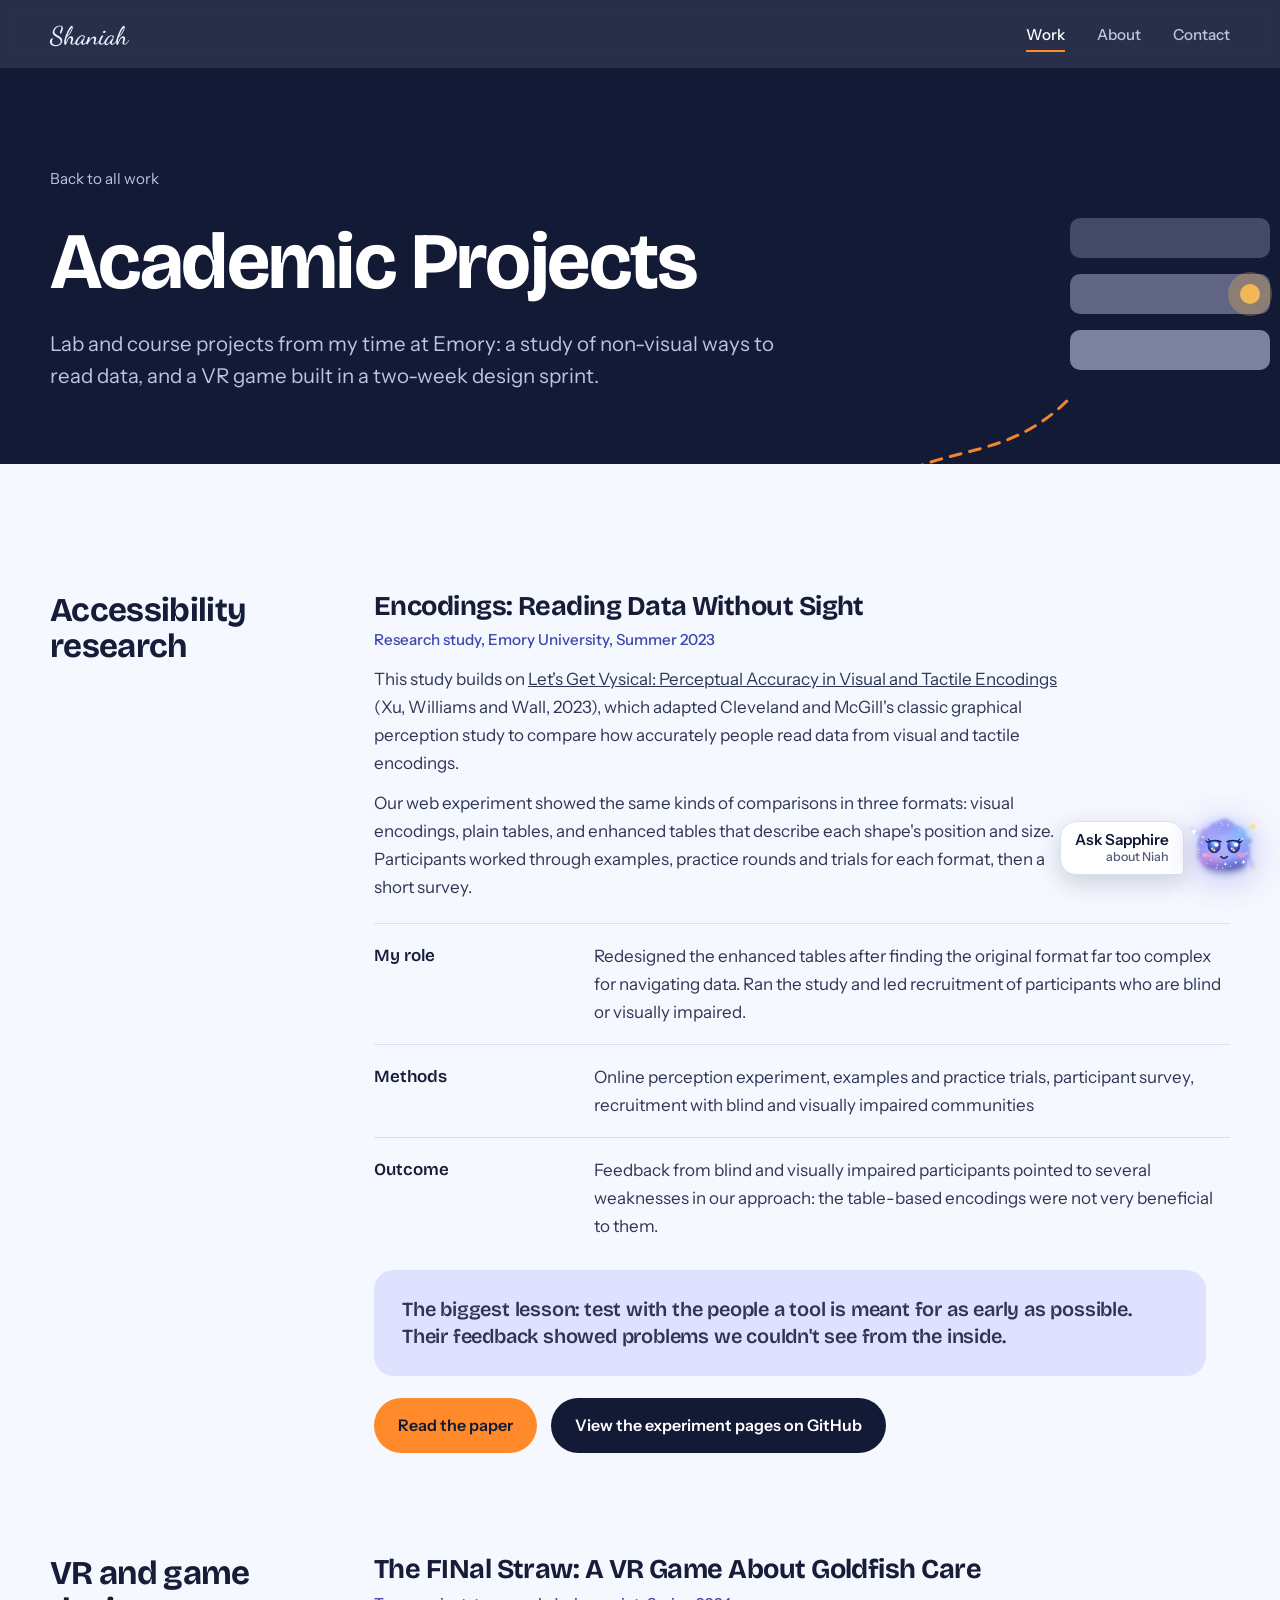
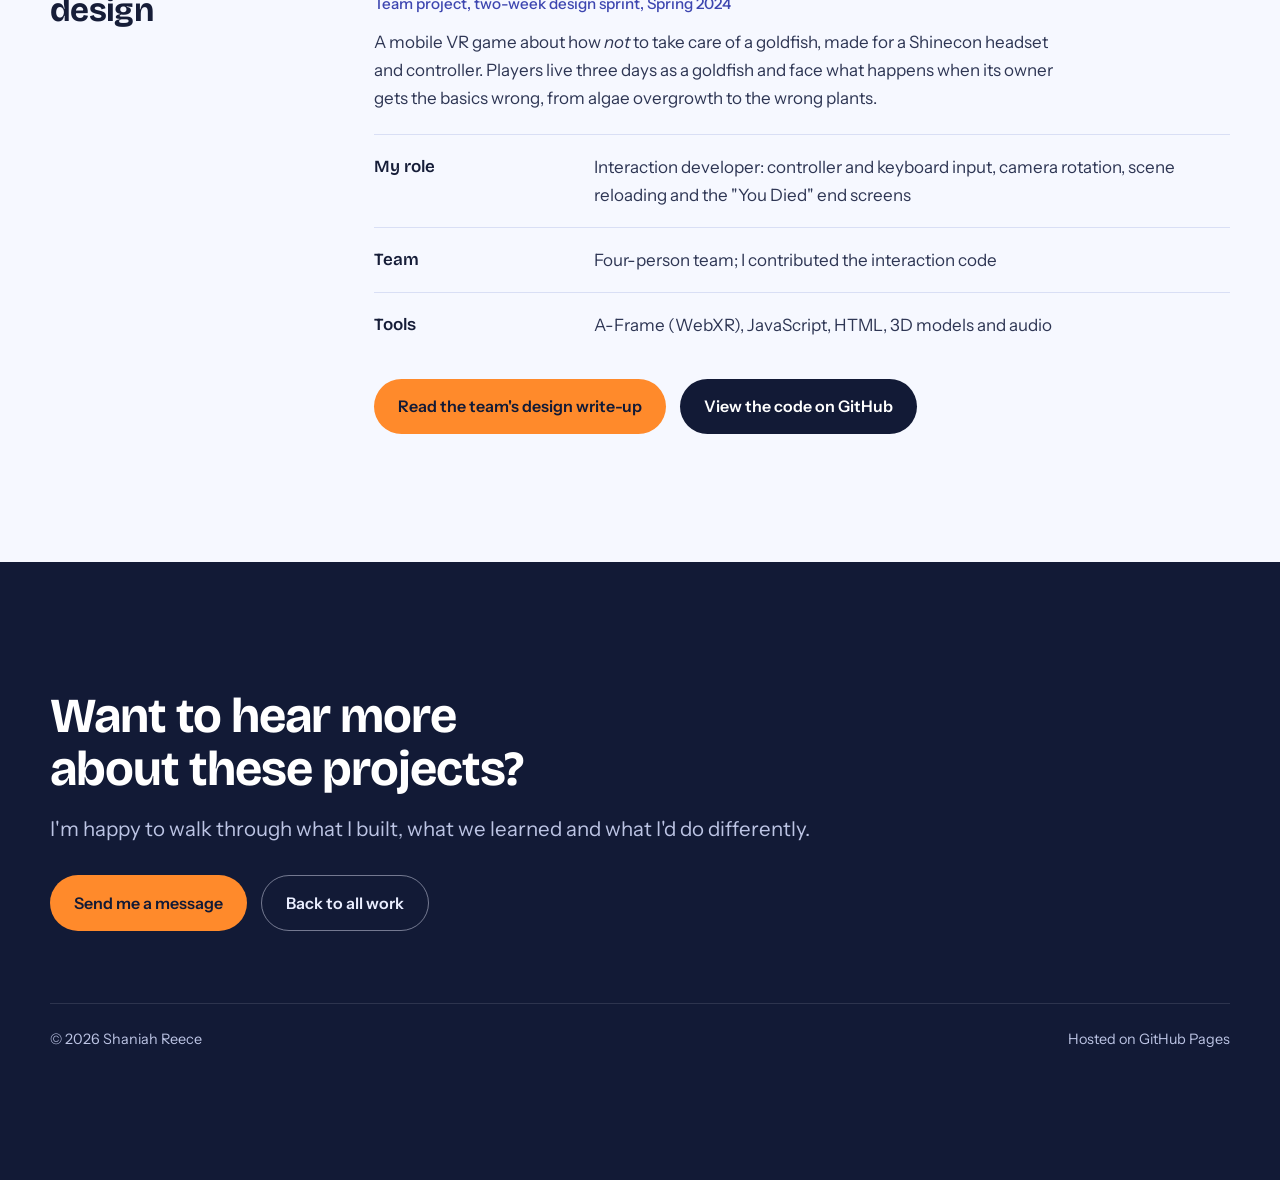
==== academic-projects.html @ 808a4662 "Add Academic projects page with Encodings study and FINal Straw VR game New academic-projects.html l" ====
<!DOCTYPE html>
<html lang="en">
<head>
  <meta charset="UTF-8" />
  <meta name="viewport" content="width=device-width, initial-scale=1.0" />
  <title>Academic Projects | Shaniah Reece</title>
  <meta name="description" content="Academic projects by Shaniah Reece: a study of non-visual data encodings for blind and visually impaired people, and a team-built VR game." />
  <link rel="preconnect" href="https://fonts.googleapis.com" />
  <link rel="preconnect" href="https://fonts.gstatic.com" crossorigin />
  <link href="https://fonts.googleapis.com/css2?family=Bricolage+Grotesque:opsz,wght@12..96,500;12..96,600;12..96,700&family=Instrument+Sans:wght@400;500;600&family=Dancing+Script:wght@500&display=swap" rel="stylesheet" />
  <link rel="stylesheet" href="style.css?v=27" />
</head>
<body>
  <a class="skip" href="#main">Skip to content</a>

  <nav class="nav" aria-label="Main">
    <div class="wrap">
      <a class="nav-name" href="index.html">Shaniah</a>
      <ul>
        <li><a href="index.html#work" aria-current="page">Work</a></li>
        <li><a href="index.html#about">About</a></li>
        <li><a href="index.html#contact">Contact</a></li>
      </ul>
    </div>
  </nav>

  <header class="cs-hero">
    <svg class="cs-hero-art" viewBox="0 0 520 420" aria-hidden="true">
      <g transform="translate(250 110)" fill="#DEE2FF">
        <rect x="0" y="0" width="200" height="40" rx="10" opacity=".25" />
        <rect x="0" y="56" width="200" height="40" rx="10" opacity=".4" />
        <rect x="0" y="112" width="200" height="40" rx="10" opacity=".55" />
      </g>
      <circle cx="430" cy="186" r="10" fill="#FFC15A" /><circle cx="430" cy="186" r="22" fill="#FFC15A" opacity=".3" />
      <path class="stitch" d="M40 390 C 120 330, 180 360, 250 290" />
    </svg>
    <div class="wrap">
      <a class="back" href="index.html#work">Back to all work</a>
      <h1>Academic Projects</h1>
      <p class="lead">Lab and course projects from my time at Emory: a study of non-visual ways to read data, and a VR game built in a two-week design sprint.</p>
    </div>
  </header>

  <main id="main">
    <section class="section">
      <div class="wrap">

        <div class="cs-block">
          <h2>Accessibility research</h2>
          <div class="cs-block-body">
            <div class="concept" style="margin-top:0; padding-top:0; border-top:0">
              <h3>Encodings: Reading Data Without Sight</h3>
              <p class="concept-meta">Research study, Emory University, Summer 2023</p>
              <p>This study builds on <a href="https://arxiv.org/abs/2308.04392">Let's Get Vysical: Perceptual Accuracy in Visual and Tactile Encodings</a> (Xu, Williams and Wall, 2023), which adapted Cleveland and McGill's classic graphical perception study to compare how accurately people read data from visual and tactile encodings.</p>
              <p>Our web experiment showed the same kinds of comparisons in three formats: visual encodings, plain tables, and enhanced tables that describe each shape's position and size. Participants worked through examples, practice rounds and trials for each format, then a short survey.</p>
              <dl class="rows" style="margin-top:22px">
                <div><dt>My role</dt><dd>Redesigned the enhanced tables after finding the original format far too complex for navigating data. Ran the study and led recruitment of participants who are blind or visually impaired.</dd></div>
                <div><dt>Methods</dt><dd>Online perception experiment, examples and practice trials, participant survey, recruitment with blind and visually impaired communities</dd></div>
                <div><dt>Outcome</dt><dd>Feedback from blind and visually impaired participants pointed to several weaknesses in our approach: the table-based encodings were not very beneficial to them.</dd></div>
              </dl>
              <p class="callout">The biggest lesson: test with the people a tool is meant for as early as possible. Their feedback showed problems we couldn't see from the inside.</p>
              <div class="hero-actions" style="margin-top:22px">
                <a class="btn btn-thread" href="https://arxiv.org/abs/2308.04392">Read the paper</a>
                <a class="btn btn-dark" href="https://github.com/reecey22/encodings">View the experiment pages on GitHub</a>
              </div>
            </div>
          </div>
        </div>

        <div class="cs-block">
          <h2>VR and game design</h2>
          <div class="cs-block-body">
            <div class="concept" style="margin-top:0; padding-top:0; border-top:0">
              <h3>The FINal Straw: A VR Game About Goldfish Care</h3>
              <p class="concept-meta">Team project, two-week design sprint, Spring 2024</p>
              <p>A mobile VR game about how <em>not</em> to take care of a goldfish, made for a Shinecon headset and controller. Players live three days as a goldfish and face what happens when its owner gets the basics wrong, from algae overgrowth to the wrong plants.</p>
              <dl class="rows" style="margin-top:22px">
                <div><dt>My role</dt><dd>Interaction developer: controller and keyboard input, camera rotation, scene reloading and the "You Died" end screens</dd></div>
                <div><dt>Team</dt><dd>Four-person team; I contributed the interaction code</dd></div>
                <div><dt>Tools</dt><dd>A-Frame (WebXR), JavaScript, HTML, 3D models and audio</dd></div>
              </dl>
              <div class="hero-actions" style="margin-top:22px">
                <a class="btn btn-thread" href="https://medium.com/@dlinbec/the-fin-al-straw-3-days-in-the-life-of-a-goldfish-7feee6422ea7">Read the team's design write-up</a>
                <a class="btn btn-dark" href="https://github.com/reecey22/goldfish-game">View the code on GitHub</a>
              </div>
            </div>
          </div>
        </div>

      </div>
    </section>

    <section class="section contact" aria-labelledby="contact-title">
      <div class="wrap">
        <h2 id="contact-title">Want to hear more about these projects?</h2>
        <p class="lead">I'm happy to walk through what I built, what we learned and what I'd do differently.</p>
        <div class="hero-actions">
          <a class="btn btn-thread" href="index.html#contact">Send me a message</a>
          <a class="btn btn-outline" href="index.html#work">Back to all work</a>
        </div>
        <div class="footer">
          <span>© 2026 Shaniah Reece</span>
          <span>Hosted on GitHub Pages</span>
        </div>
      </div>
    </section>
  </main>
  <script src="assistant/sapphire.js?v=3" defer></script>
  <script src="assistant/sounds.js?v=2" defer></script>
  <script src="assistant/assistant.js?v=6" defer></script>
</body>
</html>
---- style.css ----
/* =========================================================
   Shaniah Reece — portfolio
   Signature motif: a running stitch of conductive thread
   with LEDs on it, from the e-textiles in her makerspace work.
   ========================================================= */

:root {
  --night: #121A36;      /* deep navy-indigo night, echoes the blazer */
  --plum: #1E2A4F;       /* raised navy surface */
  --violet: #5B63D6;     /* indigo-periwinkle */
  --violet-ink: #3D46B0; /* purple for text on light */
  --lilac: #DEE2FF;      /* soft purple */
  --paper: #F6F8FF;      /* light page */
  --marigold: #FF8A2B;   /* primary orange, the thread */
  --amber: #FFC15A;      /* LED glow */
  --ink: #161D38;
  --muted: #545C7A;
  --on-dark: #EAEEFF;
  --on-dark-muted: #BCC4E4;
  --line: #D9DFF5;

  --display: "Bricolage Grotesque", system-ui, sans-serif;
  --body: "Instrument Sans", system-ui, sans-serif;
  --script: "Dancing Script", cursive;

  --measure: 64ch;
  --wrap: 1180px;
}

* { box-sizing: border-box; margin: 0; padding: 0; }
html { scroll-behavior: smooth; -webkit-text-size-adjust: 100%; }
body {
  font-family: var(--body);
  font-size: 1.0625rem;
  line-height: 1.65;
  color: var(--ink);
  background: var(--paper);
  -webkit-font-smoothing: antialiased;
}
img { max-width: 100%; display: block; }
a { color: inherit; }
:focus-visible { outline: 3px solid var(--marigold); outline-offset: 3px; border-radius: 4px; }
::selection { background: var(--marigold); color: var(--night); }

.wrap { width: min(var(--wrap), 100% - 40px); margin-inline: auto; }
.skip { position: absolute; left: -9999px; }
.skip:focus { left: 16px; top: 12px; z-index: 50; background: var(--marigold); color: var(--night); padding: 8px 14px; border-radius: 6px; }

/* ---------- Type scale (1.25 ratio) ---------- */
h1, h2, h3, h4 { font-family: var(--display); font-weight: 700; letter-spacing: -0.02em; line-height: 1.1; }
h2 { font-size: clamp(2rem, 4.2vw, 3.05rem); }
h3 { font-size: clamp(1.4rem, 2.4vw, 1.95rem); }
h4 { font-size: 1.15rem; letter-spacing: -0.01em; }
p { max-width: var(--measure); }
.lead { font-size: clamp(1.15rem, 1.6vw, 1.3rem); line-height: 1.55; }

/* ---------- Nav ---------- */
.nav {
  position: sticky; top: 0; z-index: 20;
  background: color-mix(in srgb, var(--night) 90%, transparent);
  backdrop-filter: blur(10px);
  -webkit-backdrop-filter: blur(10px);
  color: var(--on-dark);
}
.nav .wrap { display: flex; align-items: center; justify-content: space-between; height: 68px; }
.nav-name { font-family: var(--script); font-weight: 500; font-size: 1.6rem; text-decoration: none; line-height: 1; padding-top: 4px; }
.nav ul { list-style: none; display: flex; gap: clamp(14px, 3vw, 32px); }
.nav ul a { text-decoration: none; font-size: .95rem; font-weight: 500; color: var(--on-dark-muted); padding: 6px 0; border-bottom: 2px solid transparent; }
.nav ul a:hover, .nav ul a[aria-current="page"] { color: #fff; border-color: var(--marigold); }
@media (max-width: 440px) { .nav-name { font-size: 1.35rem; } .nav ul { gap: 12px; } .nav ul a { font-size: .85rem; } }

/* ---------- Buttons ---------- */
.btn {
  display: inline-flex; align-items: center; gap: 10px;
  font-family: var(--body); font-weight: 600; font-size: 1rem;
  padding: 14px 24px; border-radius: 999px; text-decoration: none;
  transition: background .2s, color .2s, border-color .2s;
}
.btn-thread { background: var(--marigold); color: var(--night); }
.btn-thread:hover { background: var(--amber); }
.btn-outline { border: 1.5px solid rgba(234,238,255,.45); color: var(--on-dark); }
.btn-outline:hover { border-color: var(--on-dark); }
.btn-dark { background: var(--night); color: #fff; }
.btn-dark:hover { background: var(--violet-ink); }

/* ---------- Stitch motif ---------- */
.stitch { fill: none; stroke: var(--marigold); stroke-width: 3; stroke-linecap: round; stroke-dasharray: 11 9; }
.led { fill: var(--amber); }
.led-glow { fill: var(--amber); opacity: .35; filter: blur(6px); }

/* ---------- Hero ---------- */
.hero { background: var(--night); color: var(--on-dark); overflow: hidden; position: relative; }
.hero::after { /* soft violet dusk behind the portrait */
  content: ""; position: absolute; width: 760px; height: 760px; right: -220px; top: -160px; border-radius: 50%;
  background: radial-gradient(circle, rgba(91,99,214,.55), rgba(91,99,214,0) 65%);
  pointer-events: none;
}
.hero .wrap {
  position: relative; z-index: 1;
  display: grid; grid-template-columns: 1.15fr .85fr; gap: clamp(32px, 6vw, 88px);
  align-items: center; padding: clamp(56px, 9vw, 112px) 0 clamp(64px, 9vw, 120px);
}
.hello { font-size: 1.05rem; color: var(--on-dark-muted); margin-bottom: 6px; }
.hero-name { font-family: var(--script); font-weight: 500; font-size: clamp(2.8rem, 6vw, 4.6rem); line-height: 1.05; letter-spacing: 0; color: #fff; }
.hero-role {
  font-family: var(--display); font-weight: 600; font-size: clamp(1.45rem, 2.8vw, 2.1rem);
  line-height: 1.2; letter-spacing: -0.02em; margin-top: 22px; color: var(--lilac); max-width: 22ch;
}
.hero .lead { margin-top: 22px; color: var(--on-dark-muted); max-width: 46ch; }
.hero-actions { display: flex; flex-wrap: wrap; gap: 14px; margin-top: 34px; }

.portrait { position: relative; justify-self: center; width: min(400px, 100%); }
.portrait-frame {
  aspect-ratio: 4 / 5; border-radius: 999px 999px 28px 28px; overflow: hidden;
  background: var(--plum); position: relative;
}
.portrait-frame img { width: 100%; height: 100%; object-fit: cover; object-position: 50% 20%; }
.portrait-stitch { position: absolute; inset: -18px; width: calc(100% + 36px); height: calc(100% + 36px); overflow: visible; pointer-events: none; }
.portrait figcaption { z-index: 2; }
.portrait figcaption {
  position: absolute; left: -14px; bottom: -26px; background: var(--paper); color: var(--ink);
  font-size: .88rem; font-weight: 600; padding: 10px 16px; border-radius: 14px;
  box-shadow: 0 12px 30px rgba(5, 10, 30, .35);
}
.portrait figcaption span { display: block; font-weight: 400; color: var(--muted); font-size: .8rem; }

@media (max-width: 860px) {
  .hero .wrap { grid-template-columns: 1fr; }
  .portrait { width: min(300px, 76%); justify-self: center; margin-top: 8px; }
}

/* ---------- Sections ---------- */
.section { padding: clamp(72px, 10vw, 128px) 0; }
.section-intro { max-width: 720px; margin-bottom: clamp(36px, 5vw, 56px); }
.section-intro p { margin-top: 14px; color: var(--muted); }

/* Practices — a three-column ledger, not cards */
.practices { display: grid; grid-template-columns: repeat(4, 1fr); border-top: 2px solid var(--ink); }
.practice { padding: 28px 24px 8px 0; }
.practice + .practice { padding-left: 24px; border-left: 1px solid var(--line); }
@media (max-width: 1100px) and (min-width: 861px) {
  .practices { grid-template-columns: repeat(2, 1fr); }
  .practice:nth-child(3) { padding-left: 0; border-left: 0; }
  .practice:nth-child(n+3) { border-top: 1px solid var(--line); margin-top: 20px; }
}
.practice h3 { font-size: 1.5rem; display: flex; align-items: center; gap: 12px; }
.practice h3 svg { flex: none; }
.practice p { color: var(--muted); margin-top: 10px; }
.practice ul { list-style: none; margin-top: 16px; display: flex; flex-wrap: wrap; gap: 8px; }
.practice li { font-size: .88rem; font-weight: 500; padding: 5px 12px; border-radius: 999px; background: var(--lilac); color: var(--violet-ink); }
@media (max-width: 860px) {
  .practices { grid-template-columns: 1fr; }
  .practice, .practice + .practice { padding: 24px 0; border-left: 0; border-bottom: 1px solid var(--line); }
}

/* Work */
.work { background: #fff; }
.feature {
  display: grid; grid-template-columns: 1.1fr .9fr; border-radius: 28px; overflow: hidden;
  background: var(--night); color: var(--on-dark); text-decoration: none;
}
.work .feature ~ .feature { margin-top: 28px; }
.feature-art { position: relative; min-height: 380px; background: var(--plum); overflow: hidden; }
.feature-art svg { position: absolute; inset: 0; width: 100%; height: 100%; }
.feature-art img { position: absolute; inset: 0; width: 100%; height: 100%; object-fit: cover; }
.feature-body { padding: clamp(28px, 4vw, 48px); display: flex; flex-direction: column; }
.feature-kicker { color: var(--amber); font-weight: 600; font-size: .95rem; }
.feature-body h3 { font-size: clamp(1.7rem, 3vw, 2.35rem); margin: 10px 0 16px; color: #fff; }
.feature-body p { color: var(--on-dark-muted); }
.feature-facts { display: grid; grid-template-columns: 1fr 1fr; gap: 16px 24px; margin: 26px 0 30px; }
.feature-facts dt { font-size: .82rem; color: var(--on-dark-muted); }
.feature-facts dd { font-weight: 600; color: #fff; }
.feature-link { margin-top: auto; align-self: flex-start; }
.feature:hover .feature-link { background: var(--amber); }
@media (max-width: 860px) {
  .feature { grid-template-columns: 1fr; }
  .feature-art { min-height: 240px; }
}

.next-up {
  margin-top: 28px; padding: 26px 28px; border: 2px dashed var(--line); border-radius: 22px;
  display: flex; flex-wrap: wrap; align-items: center; justify-content: space-between; gap: 12px; color: var(--muted);
}
.next-up strong { color: var(--ink); font-family: var(--display); font-size: 1.15rem; }

/* About */
.about .wrap { display: grid; grid-template-columns: .8fr 1.2fr; gap: clamp(32px, 6vw, 80px); align-items: start; }
.about-quote { font-family: var(--display); font-weight: 600; font-size: clamp(1.5rem, 2.8vw, 2.1rem); line-height: 1.25; letter-spacing: -0.02em; color: var(--violet-ink); }
.about-body p + p { margin-top: 16px; }
.about-body p { color: var(--muted); }
.creds { margin-top: 28px; display: grid; gap: 14px; }
.creds div { display: grid; grid-template-columns: 130px 1fr; gap: 16px; padding-top: 14px; border-top: 1px solid var(--line); }
.creds dt { color: var(--muted); font-size: .92rem; }
.creds dd { font-weight: 500; }
@media (max-width: 860px) { .about .wrap { grid-template-columns: 1fr; } .creds div { grid-template-columns: 1fr; gap: 2px; } }

/* Contact */
.contact { background: var(--night); color: var(--on-dark); position: relative; overflow: hidden; }
.contact h2 { color: #fff; max-width: 16ch; }
.contact p { color: var(--on-dark-muted); margin-top: 16px; }
.contact .hero-actions { margin-top: 30px; }
.contact-thread { position: absolute; right: -30px; top: 30px; width: 420px; max-width: 55%; opacity: .9; pointer-events: none; transform: scaleY(-1); }
.footer { border-top: 1px solid rgba(234,238,255,.12); margin-top: 72px; padding-top: 24px; font-size: .9rem; color: var(--on-dark-muted); display: flex; justify-content: space-between; flex-wrap: wrap; gap: 8px; }

/* =========================================================
   Case study page
   ========================================================= */
.cs-hero { background: var(--night); color: var(--on-dark); position: relative; overflow: hidden; }
.cs-hero .wrap { padding: clamp(56px, 8vw, 96px) 0 clamp(48px, 6vw, 72px); position: relative; z-index: 1; }
.back { color: var(--on-dark-muted); text-decoration: none; font-size: .95rem; }
.back:hover { color: #fff; }
.cs-hero h1 { font-size: clamp(2.5rem, 6.4vw, 5rem); color: #fff; margin-top: 26px; max-width: 15ch; }
.cs-hero .lead { margin-top: 22px; color: var(--on-dark-muted); max-width: 54ch; }
.cs-hero-art { position: absolute; right: -60px; top: 40px; width: 520px; max-width: 60%; opacity: .95; pointer-events: none; }
@media (max-width: 860px) { .cs-hero-art { opacity: .35; } }

.overview { background: var(--plum); color: var(--on-dark); }
.overview dl { display: grid; grid-template-columns: repeat(4, 1fr); gap: 24px; padding: 32px 0; }
.overview dt { font-size: .85rem; color: var(--on-dark-muted); margin-bottom: 4px; }
.overview dd { font-weight: 600; color: #fff; line-height: 1.45; }
@media (max-width: 860px) { .overview dl { grid-template-columns: 1fr 1fr; } }

.cs-block { display: grid; grid-template-columns: 260px 1fr; gap: clamp(24px, 5vw, 72px); }
.cs-block + .cs-block { margin-top: clamp(64px, 8vw, 104px); }
.cs-block > h2 { font-size: clamp(1.6rem, 2.6vw, 2.1rem); position: sticky; top: 96px; align-self: start; }
.cs-block-body { min-width: 0; }
.cs-block-body > p + p { margin-top: 18px; }
.cs-block-body > p { color: #2E3654; }
@media (max-width: 860px) { .cs-block { grid-template-columns: 1fr; } .cs-block > h2 { position: static; } }

.callout {
  margin-top: 28px; padding: 26px 28px; border-radius: 20px; background: var(--lilac);
  font-family: var(--display); font-weight: 600; font-size: 1.25rem; line-height: 1.35; color: var(--violet-ink);
  letter-spacing: -0.01em;
}

/* Research questions */
.rqs { display: grid; gap: 18px; margin-top: 8px; }
.rq { display: grid; grid-template-columns: 56px 1fr; gap: 16px; align-items: start; padding: 22px 0; border-top: 1px solid var(--line); }
.rq b { font-family: var(--display); font-size: 1.05rem; color: var(--violet-ink); }
.rq p { font-size: 1.12rem; color: var(--ink); }

/* Process — a real sequence, so numbered */
.process { list-style: none; display: grid; grid-template-columns: repeat(4, 1fr); gap: 0; margin-top: 12px; position: relative; }
.process::before { content: ""; position: absolute; left: 14px; right: 0; top: 19px; border-top: 3px dashed var(--marigold); }
.process li { position: relative; padding: 44px 18px 0 0; }
.process .node { position: absolute; top: 6px; left: 0; width: 28px; height: 28px; border-radius: 50%; background: var(--paper); border: 3px solid var(--violet); display: grid; place-items: center; font-family: var(--display); font-weight: 700; font-size: .8rem; color: var(--violet-ink); }
.process li:nth-child(n+3) .node { border-color: var(--marigold); color: #B4550E; }
.process h4 { font-size: 1.2rem; }
.process .when { font-size: .9rem; color: var(--muted); margin-bottom: 8px; }
.process ul { list-style: none; font-size: .95rem; color: #2E3654; }
.process ul li { padding: 2px 0; }
@media (max-width: 860px) {
  .process { grid-template-columns: 1fr 1fr; row-gap: 28px; }
  .process svg.track { display: none; }
}
@media (max-width: 480px) { .process { grid-template-columns: 1fr; } }

/* Methods + tools as definition rows */
.rows { margin-top: 8px; }
.rows div { display: grid; grid-template-columns: 200px 1fr; gap: 20px; padding: 18px 0; border-top: 1px solid var(--line); }
.rows dt { font-family: var(--display); font-weight: 600; }
.rows dd { color: #2E3654; }
@media (max-width: 600px) { .rows div { grid-template-columns: 1fr; gap: 4px; } }

.tools { display: grid; grid-template-columns: repeat(4, 1fr); gap: 16px; margin-top: 8px; }
.tool { background: #fff; border: 1px solid var(--line); border-radius: 20px; padding: 22px 18px; }
.tool svg { width: 44px; height: 44px; margin-bottom: 14px; }
.tool h4 { font-size: 1.02rem; }
.tool p { font-size: .9rem; color: var(--muted); margin-top: 4px; }
@media (max-width: 860px) { .tools { grid-template-columns: 1fr 1fr; } }

.prompts { display: flex; flex-wrap: wrap; gap: 10px; margin-top: 22px; }
.prompts span { padding: 8px 16px; border-radius: 999px; border: 1.5px solid var(--violet); color: var(--violet-ink); font-weight: 500; font-size: .95rem; }

/* Photos */
.photos { display: grid; grid-template-columns: repeat(2, 1fr); gap: 16px; margin-top: 8px; }
.photos figure { border-radius: 20px; overflow: hidden; background: var(--lilac); }
.photos img { width: 100%; aspect-ratio: 4/3; object-fit: cover; }
.photos figcaption { padding: 12px 16px; font-size: .92rem; color: var(--muted); background: #fff; }
@media (max-width: 600px) { .photos { grid-template-columns: 1fr; } }

/* Insights */
.insight { padding: 30px 0; border-top: 1px solid var(--line); }
.insight h3 { font-size: clamp(1.3rem, 2.2vw, 1.6rem); }
.insight > p { margin-top: 10px; color: #2E3654; }
.insight blockquote {
  margin-top: 18px; padding-left: 20px; border-left: 3px solid var(--marigold);
  font-size: 1.08rem; line-height: 1.6; color: var(--ink); max-width: 60ch;
}
.insight cite { display: block; margin-top: 8px; font-style: normal; font-size: .92rem; color: var(--muted); }

/* Outcomes on dark */
.outcomes { background: var(--night); color: var(--on-dark); }
.outcomes .cs-block-body > p { color: var(--on-dark-muted); }
.outcomes h2 { color: #fff; }
.commitments { list-style: none; counter-reset: c; display: grid; gap: 0; margin-top: 8px; }
.commitments li { counter-increment: c; display: grid; grid-template-columns: 52px 1fr; gap: 14px; padding: 22px 0; border-top: 1px solid rgba(234,238,255,.14); }
.commitments li::before { content: counter(c); font-family: var(--display); font-weight: 700; font-size: 1.5rem; color: var(--amber); line-height: 1.2; }
.commitments b { display: block; font-family: var(--display); font-size: 1.2rem; color: #fff; font-weight: 600; letter-spacing: -0.01em; }
.commitments span { color: var(--on-dark-muted); }
.impact { display: grid; grid-template-columns: repeat(4, 1fr); gap: 16px; margin-top: 8px; }
.impact div { background: var(--plum); border-radius: 18px; padding: 20px; font-weight: 500; color: #fff; line-height: 1.4; border-top: 4px solid var(--marigold); }
@media (max-width: 860px) { .impact { grid-template-columns: 1fr 1fr; } }

.reflect li { margin: 0 0 12px 20px; color: #2E3654; max-width: var(--measure); }
.team-list { display: flex; flex-wrap: wrap; gap: 8px 10px; margin-top: 8px; list-style: none; }
.team-list li { padding: 7px 14px; border-radius: 999px; background: #fff; border: 1px solid var(--line); font-size: .95rem; }
.team-list li.me { background: var(--night); color: #fff; border-color: var(--night); }

/* ---------- Media and code (TangibleTechLogs) ---------- */
.figure { margin-top: 26px; border-radius: 20px; overflow: hidden; background: #fff; border: 1px solid var(--line); }
.figure img, .figure video { width: 100%; display: block; background: var(--plum); }
.figure figcaption { padding: 12px 16px; font-size: .92rem; color: var(--muted); }
.media-grid { display: grid; grid-template-columns: repeat(3, 1fr); gap: 16px; margin-top: 26px; }
.media-grid .figure { margin-top: 0; }
.media-grid img, .media-grid video { aspect-ratio: 3 / 4; object-fit: cover; }
@media (max-width: 760px) { .media-grid { grid-template-columns: 1fr; } }
.faces { display: grid; grid-template-columns: repeat(4, 1fr); gap: 14px; margin-top: 22px; }
.face { background: #fff; border: 1px solid var(--line); border-radius: 18px; padding: 18px; }
.face b { font-family: var(--display); display: block; margin-bottom: 4px; }
.face span { font-size: .92rem; color: var(--muted); }
.signal { display: inline-block; width: 12px; height: 12px; border-radius: 50%; margin-right: 6px; vertical-align: -1px; }
@media (max-width: 860px) { .faces { grid-template-columns: 1fr 1fr; } }
.code { margin-top: 22px; background: var(--night); color: var(--on-dark); border-radius: 18px; padding: 20px 22px; overflow-x: auto; font: 500 .86rem/1.6 ui-monospace, SFMono-Regular, Menlo, Consolas, monospace; }
.code .c { color: var(--on-dark-muted); }
.code .k { color: var(--amber); }

/* ---------- Hiring-focused additions ---------- */
.hero-cred { margin-top: 18px; color: var(--on-dark); font-size: .98rem; }
.hero-cred a { color: var(--on-dark); text-decoration: underline; text-decoration-color: var(--marigold); text-underline-offset: 3px; }
.hero-cred a:hover { color: #fff; }
.hero-cred .star { color: var(--amber); }
.feature-paper { display: block; width: fit-content; margin-top: 14px; padding: 4px 12px; border-radius: 999px; border: 1px solid rgba(255,193,90,.45); color: var(--amber) !important; font-size: .85rem; font-weight: 600; }
.open-to { display: inline-flex; align-items: center; gap: 10px; margin-top: 22px; padding: 8px 16px; border-radius: 999px; background: rgba(234,238,255,.08); border: 1px solid rgba(234,238,255,.18); font-size: .95rem; font-weight: 500; color: var(--on-dark); max-width: none; }
.open-to span { width: 9px; height: 9px; border-radius: 50%; background: #3BB273; box-shadow: 0 0 0 4px rgba(59,178,115,.22); flex: none; }

.glance { display: grid; grid-template-columns: repeat(3, 1fr); gap: 16px; margin-bottom: clamp(64px, 8vw, 104px); }
.glance div { background: #fff; border: 1px solid var(--line); border-radius: 20px; padding: 22px 22px 24px; border-top: 4px solid var(--violet); }
.glance div:last-child { border-top-color: var(--marigold); }
.glance h2 { font-size: 1.05rem; letter-spacing: -0.01em; margin-bottom: 8px; color: var(--violet-ink); }
.glance div:last-child h2 { color: #B4550E; }
.glance p { font-size: 1rem; color: var(--ink); }
@media (max-width: 860px) { .glance { grid-template-columns: 1fr; } }

/* ---------- Concept showcases (menopause case study) ---------- */
.concept { margin-top: 44px; padding-top: 28px; border-top: 1px solid var(--line); }
.concept h3 { font-size: clamp(1.35rem, 2.2vw, 1.7rem); }
.concept-meta { margin-top: 6px; font-size: .95rem; color: var(--violet-ink); font-weight: 500; }
.concept > p:not(.concept-meta) { margin-top: 12px; color: #2E3654; }
.shots { display: grid; grid-template-columns: repeat(2, 1fr); gap: 16px; margin-top: 20px; }
.shots .figure { margin-top: 0; }
@media (max-width: 760px) { .shots { grid-template-columns: 1fr; } }
.shots .figure img { width: 100%; height: auto; }
.artifacts { columns: 3 220px; column-gap: 16px; margin-top: 20px; }
.artifacts .figure { break-inside: avoid; margin: 0 0 16px; display: inline-block; width: 100%; }
.artifacts .figure img { width: 100%; height: auto; }
.persona-note { margin-top: 16px; padding: 12px 16px; border-left: 3px solid var(--violet); background: #fff; border-radius: 0 12px 12px 0; font-size: .95rem; color: var(--muted); }

/* ---------- Publications ---------- */
.about { background: #fff; }
.pubs { list-style: none; border-top: 2px solid var(--ink); }
.pubs > li { display: grid; grid-template-columns: 110px 1fr; gap: 20px; padding: 26px 0; border-bottom: 1px solid var(--line); }
.pub-year { font-family: var(--display); font-weight: 700; font-size: 1.3rem; color: var(--violet-ink); line-height: 1.3; }
.pubs h3 { font-size: clamp(1.15rem, 1.8vw, 1.35rem); line-height: 1.3; letter-spacing: -0.01em; }
.pubs h3 a { text-decoration: none; background-image: linear-gradient(var(--marigold), var(--marigold)); background-size: 0 2px; background-position: 0 100%; background-repeat: no-repeat; transition: background-size .25s; }
.pubs h3 a:hover { background-size: 100% 2px; }
.pubs h3 a::after { content: " ↗"; color: var(--violet); font-size: .85em; }
.pub-authors { margin-top: 8px; color: #2E3654; }
.pub-authors strong { color: var(--ink); }
.pub-venue { margin-top: 4px; color: var(--muted); font-size: .95rem; font-style: italic; }
.pub-tag { display: inline-block; margin-top: 12px; font-size: .85rem; font-weight: 600; padding: 5px 12px; border-radius: 999px; background: var(--lilac); color: var(--violet-ink); text-decoration: none; }
.pub-tag:hover { background: var(--violet); color: #fff; }
.pubs-cat { margin: 44px 0 14px; font-size: .85rem; font-weight: 700; letter-spacing: .12em; text-transform: uppercase; color: var(--violet-ink); }
.section-intro + .pubs-cat { margin-top: 8px; }
.pub-award { display: inline-flex; align-items: center; gap: 6px; margin-top: 12px; font-size: .85rem; font-weight: 700; padding: 4px 12px; border-radius: 999px; background: var(--marigold); color: var(--night); }
@media (max-width: 600px) { .pubs > li { grid-template-columns: 1fr; gap: 6px; } }

/* Contact form */
.contact-grid { display: grid; grid-template-columns: 1fr minmax(0, 1fr); gap: clamp(32px, 6vw, 80px); align-items: start; position: relative; z-index: 1; }
.contact-form { background: var(--plum); border: 1px solid rgba(234,238,255,.14); border-radius: 20px; padding: clamp(20px, 3vw, 32px); display: grid; gap: 16px; }
.contact-form label { display: grid; gap: 6px; font-weight: 600; font-size: .95rem; color: var(--on-dark); }
.contact-form .opt { font-weight: 400; color: var(--on-dark-muted); }
.contact-form input, .contact-form textarea { width: 100%; font: inherit; font-weight: 400; color: var(--on-dark); background: var(--night); border: 1.5px solid rgba(234,238,255,.25); border-radius: 12px; padding: 12px 14px; }
.contact-form textarea { resize: vertical; min-height: 120px; }
.contact-form input:focus, .contact-form textarea:focus { outline: none; border-color: var(--marigold); box-shadow: 0 0 0 3px rgba(255,138,43,.25); }
.contact-form button { justify-self: start; border: 0; cursor: pointer; }
.contact-form button:disabled { opacity: .7; cursor: wait; }
.contact .contact-form .form-status { margin: 0; min-height: 1.4em; font-size: .95rem; }
.contact .contact-form .form-status.ok { color: #8BE3B0; }
.contact .contact-form .form-status.err { color: var(--amber); }
.contact-form .hp { position: absolute; left: -9999px; width: 1px; height: 1px; opacity: 0; }
@media (max-width: 860px) { .contact-grid { grid-template-columns: 1fr; } }

/* "Ask about Shaniah" assistant */
.sr-only { position: absolute; width: 1px; height: 1px; padding: 0; margin: -1px; overflow: hidden; clip: rect(0 0 0 0); white-space: nowrap; border: 0; }
.ask-launcher { position: fixed; right: 18px; bottom: 14px; z-index: 40; display: inline-flex; align-items: center; gap: 2px; padding: 0; border: 0; background: none; cursor: pointer; color: var(--night); }
.ask-launcher-blob { touch-action: none; display: block; width: 76px; height: 76px; filter: drop-shadow(0 6px 18px rgba(91,99,214,.45)); transition: transform .25s; }
.ask-launcher-label { order: -1; display: grid; text-align: right; padding: 9px 14px; border-radius: 16px 16px 4px 16px; background: #fff; border: 1px solid var(--line); box-shadow: 0 8px 24px rgba(18,26,54,.18); font: 600 .95rem/1.2 var(--body); }
.ask-launcher-label small { font-weight: 500; font-size: .78rem; color: var(--muted); }
.ask-launcher:hover .ask-launcher-blob { transform: scale(1.08) rotate(-3deg); }
.ask-launcher.is-open .ask-launcher-label { display: none; }
.ask-panel { position: fixed; right: 20px; bottom: 100px; z-index: 40; width: min(390px, calc(100vw - 32px)); height: min(580px, calc(100vh - 120px)); display: flex; flex-direction: column; background: var(--paper); color: var(--ink); border: 1px solid var(--line); border-radius: 22px; overflow: hidden; box-shadow: 0 24px 60px rgba(18,26,54,.35); }
.ask-panel[hidden] { display: none; }
.ask-head { display: flex; align-items: center; gap: 12px; padding: 12px 14px 12px 16px; background: radial-gradient(120% 140% at 0% 0%, #2B3590 0%, var(--night) 60%); color: var(--on-dark); }
.ask-avatar { touch-action: none; width: 52px; height: 52px; margin: -6px -2px -6px -6px; flex: none; }
.ask-head div { flex: 1; min-width: 0; display: grid; }
.ask-head strong { font-family: var(--display); font-size: 1.05rem; color: #fff; }
.ask-sub { font-size: .8rem; color: var(--on-dark-muted); }
.ask-close { width: 36px; height: 36px; border: 0; border-radius: 50%; background: transparent; color: var(--on-dark); font-size: 1.6rem; line-height: 1; cursor: pointer; }
.ask-close:hover, .ask-sound:hover { background: var(--plum); }
.ask-sound { width: 36px; height: 36px; display: grid; place-items: center; border: 0; border-radius: 50%; background: transparent; color: var(--on-dark); cursor: pointer; }
.ask-sound .x { display: none; }
.ask-sound[aria-pressed="false"] .x { display: inline; }
.ask-sound[aria-pressed="false"] .w1, .ask-sound[aria-pressed="false"] .w2 { display: none; }
.ask-sound[aria-pressed="false"] { color: var(--on-dark-muted); }
.ask-log { position: relative; flex: 1; overflow-y: auto; padding: 16px; display: flex; flex-direction: column; gap: 10px; overscroll-behavior: contain; }
.ask-msg { max-width: 88%; padding: 10px 14px; border-radius: 16px; font-size: .95rem; line-height: 1.5; overflow-wrap: anywhere; }
.ask-bot { align-self: flex-start; background: #fff; border: 1px solid var(--line); border-bottom-left-radius: 4px; }
.ask-bot ul { margin: 6px 0 2px; padding-left: 18px; }
.ask-bot li + li { margin-top: 4px; }
.ask-bot a { color: var(--violet-ink); font-weight: 600; }
.ask-user { align-self: flex-end; background: var(--violet-ink); color: #fff; border-bottom-right-radius: 4px; }
.ask-chips { display: flex; flex-wrap: wrap; gap: 8px; margin-top: 2px; }
.ask-chip { padding: 8px 12px; border: 1.5px solid var(--violet); border-radius: 999px; background: transparent; color: var(--violet-ink); font: 500 .88rem var(--body); text-align: left; cursor: pointer; }
.ask-chip:hover { background: var(--lilac); }
.ask-typing { display: inline-flex; align-items: center; gap: 4px; padding: 4px 0; }
.ask-typing em { margin-left: 6px; font-size: .88rem; color: var(--muted); }
.ask-typing i { width: 7px; height: 7px; border-radius: 50%; background: var(--amber); animation: ask-dot 1s infinite ease-in-out; }
.ask-typing i:nth-child(2) { animation-delay: .15s; }
.ask-typing i:nth-child(3) { animation-delay: .3s; }
@keyframes ask-dot { 0%, 80%, 100% { opacity: .3; transform: translateY(0); } 40% { opacity: 1; transform: translateY(-3px); } }
.ask-form { display: flex; gap: 8px; padding: 12px; border-top: 1px solid var(--line); background: #fff; }
.ask-form input { flex: 1; min-width: 0; font: 400 1rem var(--body); color: var(--ink); padding: 11px 14px; border: 1.5px solid var(--line); border-radius: 999px; background: var(--paper); }
.ask-form input:focus { outline: none; border-color: var(--violet); box-shadow: 0 0 0 3px rgba(91,99,214,.2); }
.ask-form button { width: 44px; height: 44px; flex: none; display: grid; place-items: center; border: 0; border-radius: 50%; background: var(--marigold); color: var(--night); cursor: pointer; }
.ask-form button:hover { background: var(--amber); }
@media (max-width: 600px) {
  .ask-launcher { right: 10px; bottom: 8px; }
  .ask-launcher-blob { width: 64px; height: 64px; }
  .ask-launcher-blob svg { width: 64px; height: 64px; }
  .ask-panel { right: 0; left: 0; bottom: 0; width: 100%; height: 85vh; height: 85dvh; border-radius: 22px 22px 0 0; }
  .ask-panel:not([hidden]) ~ .ask-launcher, .ask-launcher.is-open { display: none; }
}
.ask-lead { display: block; margin-bottom: 6px; font-family: var(--display); font-style: italic; font-weight: 500; color: var(--violet-ink); }
.ask-bot { box-shadow: 0 2px 12px rgba(91,99,214,.08); }

/* Sapphire's little life: floating, blinking, glittering */
.sapphire { overflow: visible; display: block; }
.sapphire .sph-float { animation: sph-float 4s ease-in-out infinite; }
.sapphire .sph-nebula { transform-origin: 60px 68px; animation: sph-drift 7s ease-in-out infinite; }
.sapphire .sph-wisp1, .sapphire .sph-wisp2, .sapphire .sph-wisp3 { animation: sph-wisp 5s ease-in-out infinite; }
.sapphire .sph-wisp2 { animation-delay: -2.5s; }
.sapphire .sph-body { transform-origin: 60px 106px; animation: sph-squish 4s ease-in-out infinite; }
.sapphire .sph-eyes { transform-box: fill-box; transform-origin: center; animation: sph-blink 5s infinite; }
.sapphire .sph-aura { animation: sph-aura 4s ease-in-out infinite; }
.sapphire .sph-sparkles path, .sapphire .sph-glitter path { transform-box: fill-box; transform-origin: center; animation: sph-twinkle 2.4s ease-in-out infinite; }
.sapphire .sk2, .sapphire .gl2 { animation-delay: .8s !important; }
.sapphire .sk3, .sapphire .gl3 { animation-delay: 1.6s !important; }
@keyframes sph-drift { 0%, 100% { transform: rotate(0deg) scale(1); } 50% { transform: rotate(4deg) scale(1.03); } }
@keyframes sph-wisp { 0%, 100% { transform: translate(0, 0); opacity: .45; } 50% { transform: translate(3px, -3px); opacity: .7; } }
@keyframes sph-float { 0%, 100% { transform: translateY(0); } 50% { transform: translateY(-4px); } }
@keyframes sph-squish { 0%, 100% { transform: scale(1, 1); } 50% { transform: scale(1.03, .97); } }
@keyframes sph-blink { 0%, 92%, 100% { transform: scaleY(1); } 95% { transform: scaleY(.1); } }
@keyframes sph-aura { 0%, 100% { opacity: .6; } 50% { opacity: 1; } }
@keyframes sph-twinkle { 0%, 100% { transform: scale(1) rotate(0); opacity: 1; } 50% { transform: scale(.4) rotate(45deg); opacity: .35; } }
/* Sapphire's moods */
.sapphire .sph-look, .sapphire .sph-face, .sapphire .sph-nebula, .sapphire .sph-open, .sapphire .sph-happy, .sapphire .sph-mouth > * { transition: transform .35s cubic-bezier(.3,1.4,.5,1), opacity .25s, filter .5s; }
.sapphire .sph-face { transform-box: view-box; transform-origin: 60px 72px; }
.sapphire .sph-happy, .sapphire .m-grin, .sapphire .m-o, .sapphire .m-flat { opacity: 0; }
.sapphire[data-mood="listening"] .sph-look { transform: translate(-1.5px, 2px); }
.sapphire[data-mood="listening"] .sph-face { transform: rotate(-4deg); }
.sapphire[data-mood="thinking"] .sph-look { transform: translate(2px, -2.5px); }
.sapphire[data-mood="thinking"] .sph-face { transform: rotate(5deg); }
.sapphire[data-mood="thinking"] .m-smile { opacity: 0; }
.sapphire[data-mood="thinking"] .m-flat { opacity: 1; }
.sapphire[data-mood="thinking"] .sph-nebula { filter: hue-rotate(-25deg) brightness(1.12); animation-duration: 2.5s; }
.sapphire[data-mood="happy"] .sph-open { opacity: 0; }
.sapphire[data-mood="happy"] .sph-happy { opacity: 1; }
.sapphire[data-mood="happy"] .m-smile { opacity: 0; }
.sapphire[data-mood="happy"] .m-grin { opacity: 1; }
.sapphire[data-mood="happy"] .sph-nebula { filter: hue-rotate(18deg) saturate(1.2); }
.sapphire[data-mood="happy"] .sph-float { animation: sph-bounce .6s ease-out 2; }
.sapphire[data-mood="giggle"] .sph-open, .sapphire[data-mood="giggle"] .m-smile { opacity: 0; }
.sapphire[data-mood="giggle"] .sph-happy, .sapphire[data-mood="giggle"] .m-grin { opacity: 1; }
.sapphire[data-mood="giggle"] .sph-nebula { filter: hue-rotate(30deg) saturate(1.3) brightness(1.08); }
.sapphire[data-mood="giggle"] .sph-float { transform-origin: 60px 100px; animation: sph-giggle .23s ease-in-out 7; }
.sapphire[data-mood="giggle"] .sph-sparkles path { animation-duration: .5s; }
@keyframes sph-giggle { 0%, 100% { transform: rotate(0) scale(1, 1); } 25% { transform: rotate(-7deg) scale(1.04, .96); } 75% { transform: rotate(7deg) scale(.97, 1.04); } }
.sapphire[data-mood="puzzled"] .sph-face { transform: rotate(-8deg); }
.sapphire[data-mood="puzzled"] .sph-look { transform: translate(-2px, -1px); }
.sapphire[data-mood="puzzled"] .m-smile { opacity: 0; }
.sapphire[data-mood="puzzled"] .m-o { opacity: 1; }
@keyframes sph-bounce { 0%, 100% { transform: translateY(0) scale(1, 1); } 30% { transform: translateY(-8px) scale(.96, 1.05); } 60% { transform: translateY(1px) scale(1.05, .95); } }
.ask-launcher:hover .sapphire .sph-open, .ask-launcher:focus-visible .sapphire .sph-open { opacity: 0; }
.ask-launcher:hover .sapphire .sph-happy, .ask-launcher:focus-visible .sapphire .sph-happy { opacity: 1; }
.ask-launcher:hover .sapphire .m-smile { opacity: 0; }
.ask-launcher:hover .sapphire .m-grin { opacity: 1; }

@media (prefers-reduced-motion: reduce) {
  .ask-typing i, .sapphire * { animation: none !important; transition: none !important; }
  .ask-launcher-blob { transition: none; }
}
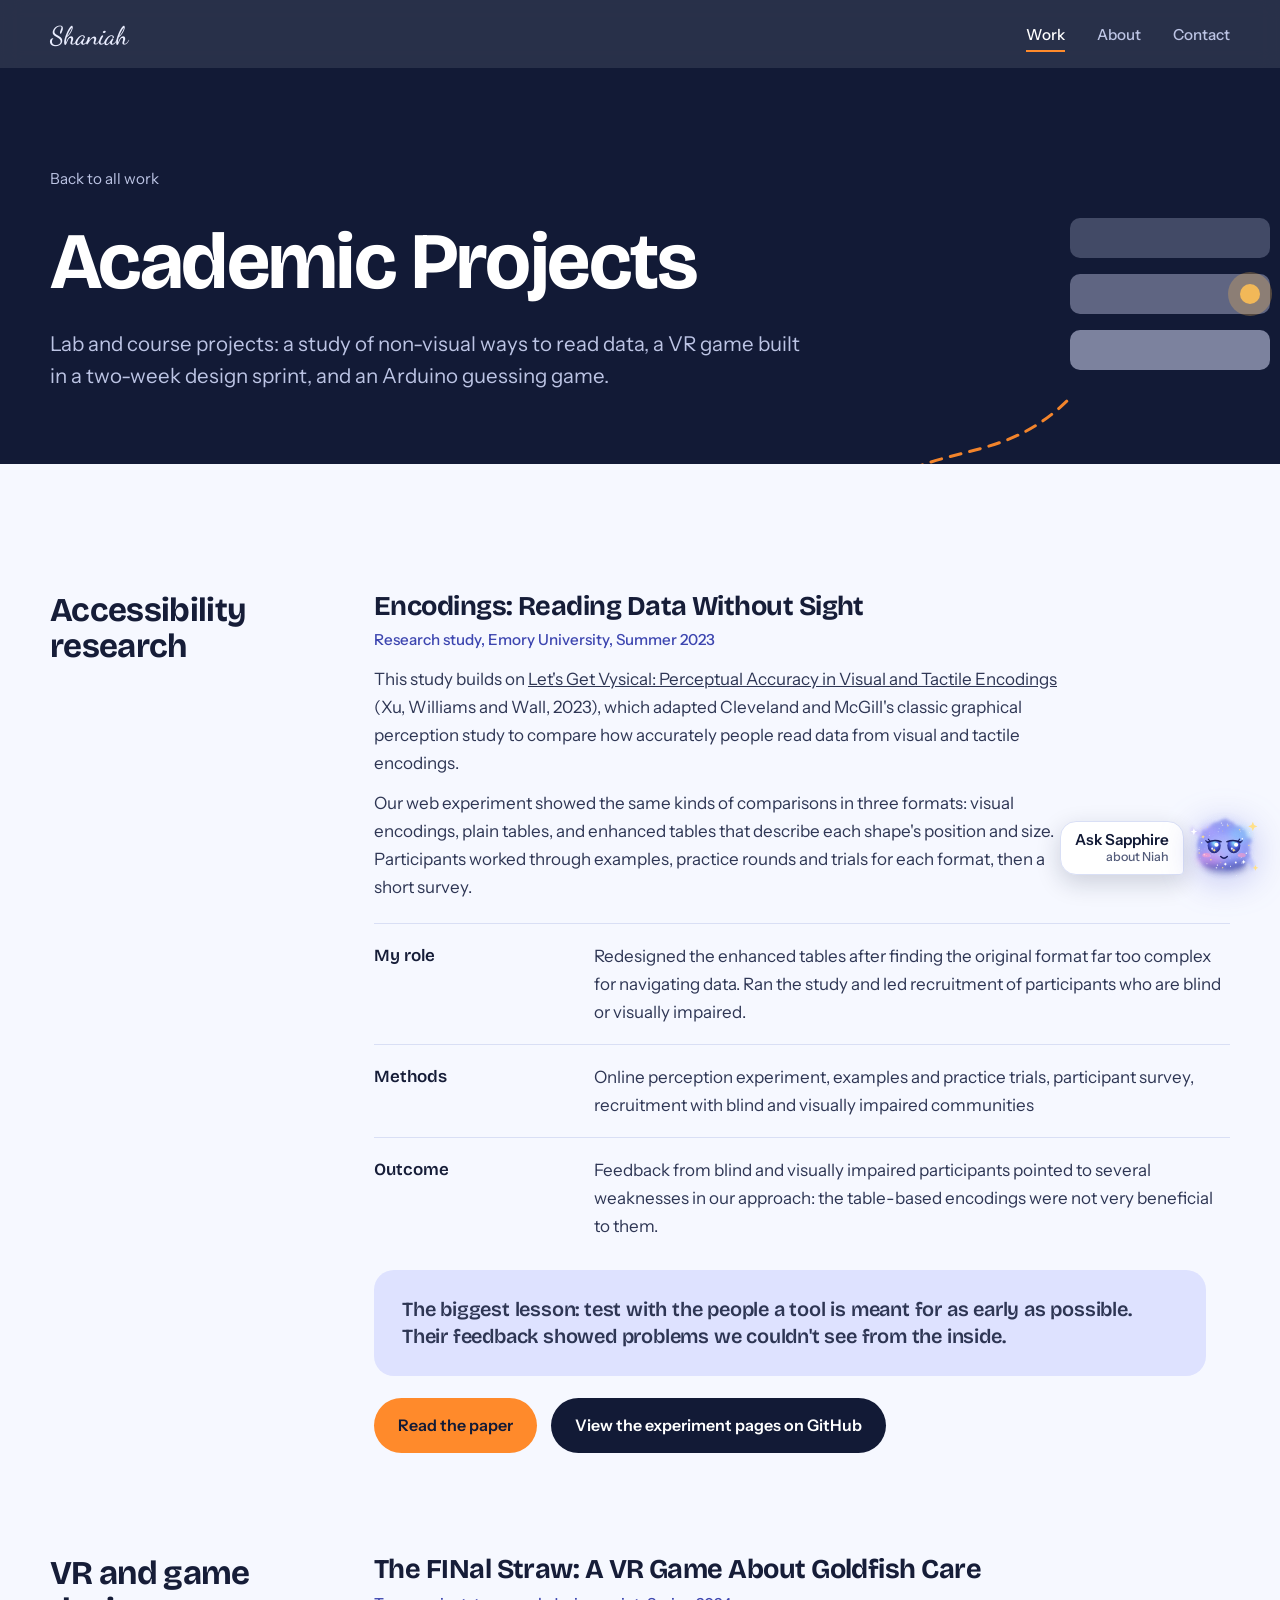
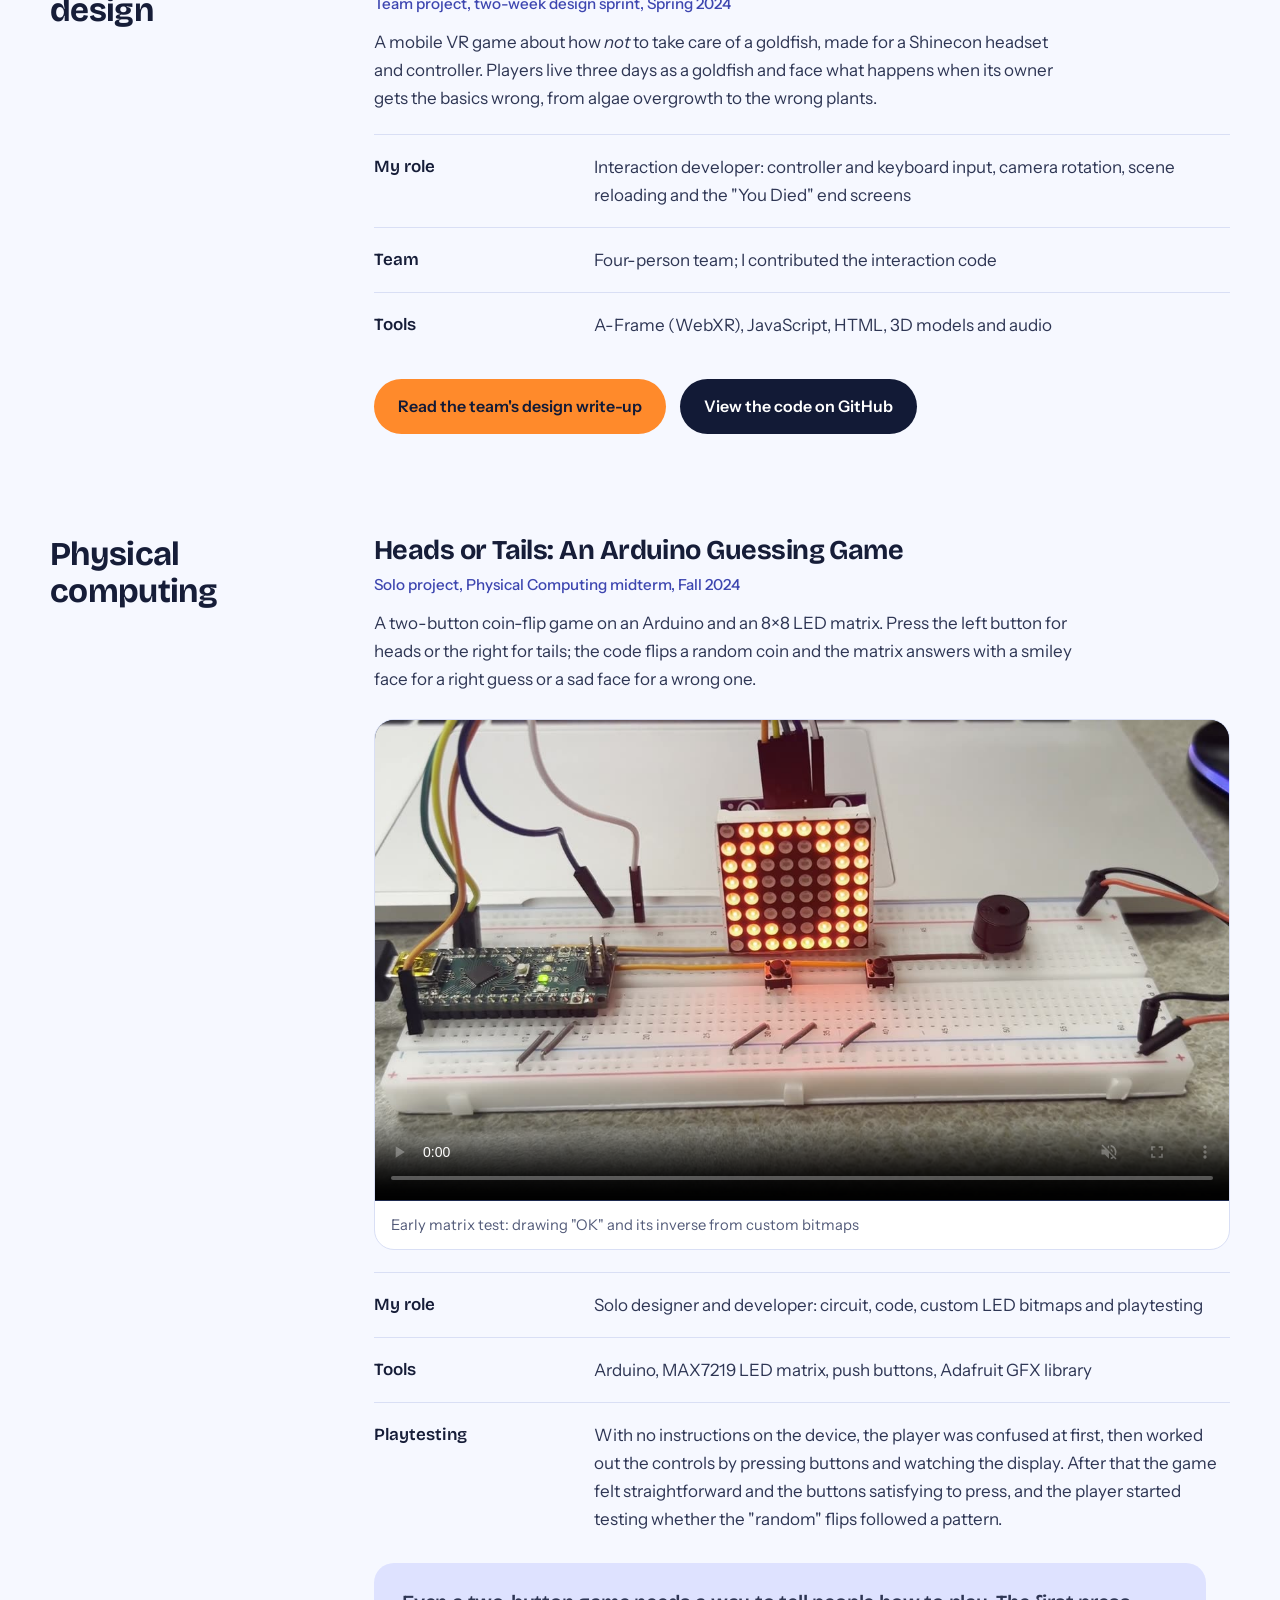
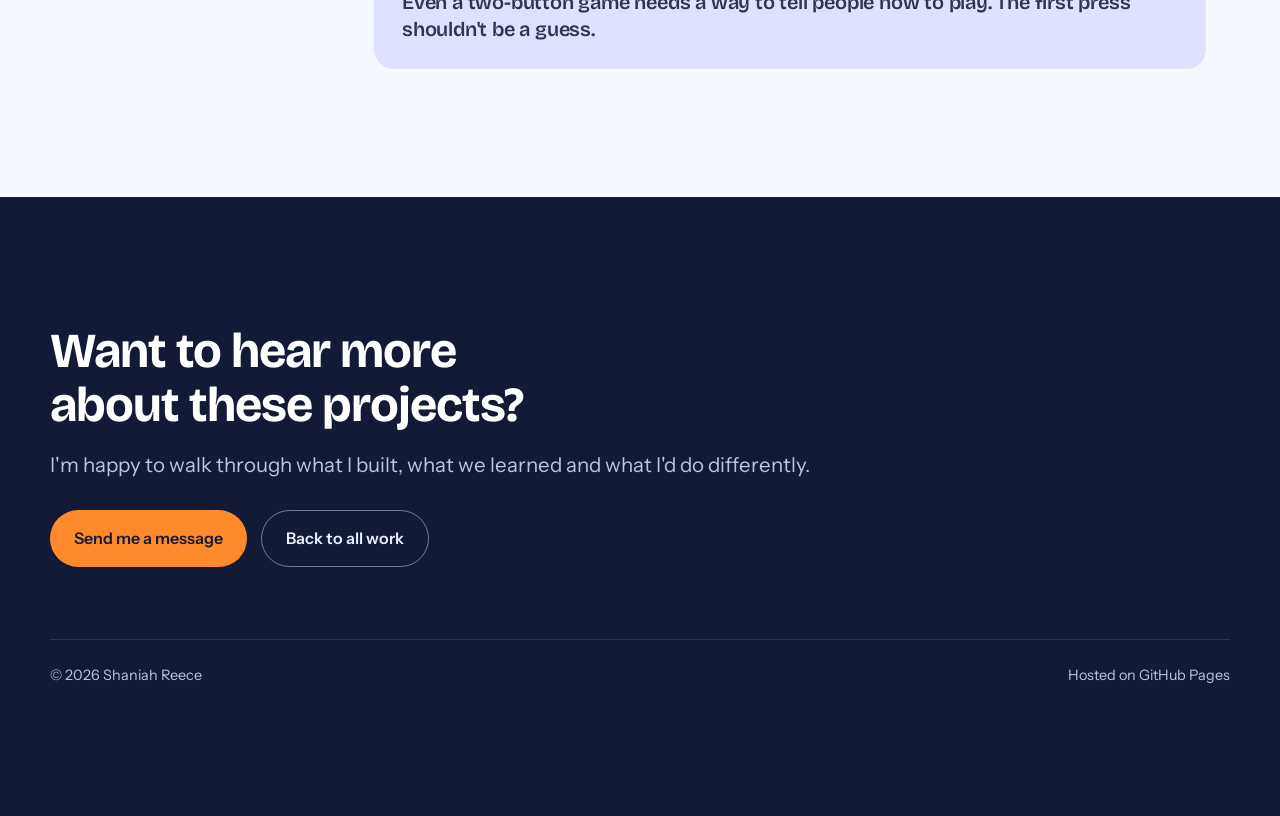
==== commit a211bbb7: "Add Heads or Tails Arduino game to Academic projects Solo Physical Computing midterm: two-button coi" ====
--- a/academic-projects.html
+++ b/academic-projects.html
@@ -4,7 +4,7 @@
   <meta charset="UTF-8" />
   <meta name="viewport" content="width=device-width, initial-scale=1.0" />
   <title>Academic Projects | Shaniah Reece</title>
-  <meta name="description" content="Academic projects by Shaniah Reece: a study of non-visual data encodings for blind and visually impaired people, and a team-built VR game." />
+  <meta name="description" content="Academic projects by Shaniah Reece: a study of non-visual data encodings for blind and visually impaired people, a team-built VR game and an Arduino game." />
   <link rel="preconnect" href="https://fonts.googleapis.com" />
   <link rel="preconnect" href="https://fonts.gstatic.com" crossorigin />
   <link href="https://fonts.googleapis.com/css2?family=Bricolage+Grotesque:opsz,wght@12..96,500;12..96,600;12..96,700&family=Instrument+Sans:wght@400;500;600&family=Dancing+Script:wght@500&display=swap" rel="stylesheet" />
@@ -37,7 +37,7 @@
     <div class="wrap">
       <a class="back" href="index.html#work">Back to all work</a>
       <h1>Academic Projects</h1>
-      <p class="lead">Lab and course projects from my time at Emory: a study of non-visual ways to read data, and a VR game built in a two-week design sprint.</p>
+      <p class="lead">Lab and course projects: a study of non-visual ways to read data, a VR game built in a two-week design sprint, and an Arduino guessing game.</p>
     </div>
   </header>
 
@@ -87,6 +87,27 @@
           </div>
         </div>
 
+        <div class="cs-block">
+          <h2>Physical computing</h2>
+          <div class="cs-block-body">
+            <div class="concept" style="margin-top:0; padding-top:0; border-top:0">
+              <h3>Heads or Tails: An Arduino Guessing Game</h3>
+              <p class="concept-meta">Solo project, Physical Computing midterm, Fall 2024</p>
+              <p>A two-button coin-flip game on an Arduino and an 8&times;8 LED matrix. Press the left button for heads or the right for tails; the code flips a random coin and the matrix answers with a smiley face for a right guess or a sad face for a wrong one.</p>
+              <figure class="figure">
+                <video src="assets/pc-midterm-matrix-demo.mp4" poster="assets/pc-midterm-matrix-poster.jpg" controls muted playsinline loop preload="metadata" aria-label="Video: an 8 by 8 LED matrix on a breadboard flashes the letters O and K and their inverse"></video>
+                <figcaption>Early matrix test: drawing "OK" and its inverse from custom bitmaps</figcaption>
+              </figure>
+              <dl class="rows" style="margin-top:22px">
+                <div><dt>My role</dt><dd>Solo designer and developer: circuit, code, custom LED bitmaps and playtesting</dd></div>
+                <div><dt>Tools</dt><dd>Arduino, MAX7219 LED matrix, push buttons, Adafruit GFX library</dd></div>
+                <div><dt>Playtesting</dt><dd>With no instructions on the device, the player was confused at first, then worked out the controls by pressing buttons and watching the display. After that the game felt straightforward and the buttons satisfying to press, and the player started testing whether the "random" flips followed a pattern.</dd></div>
+              </dl>
+              <p class="callout">Even a two-button game needs a way to tell people how to play. The first press shouldn't be a guess.</p>
+            </div>
+          </div>
+        </div>
+
       </div>
     </section>
 
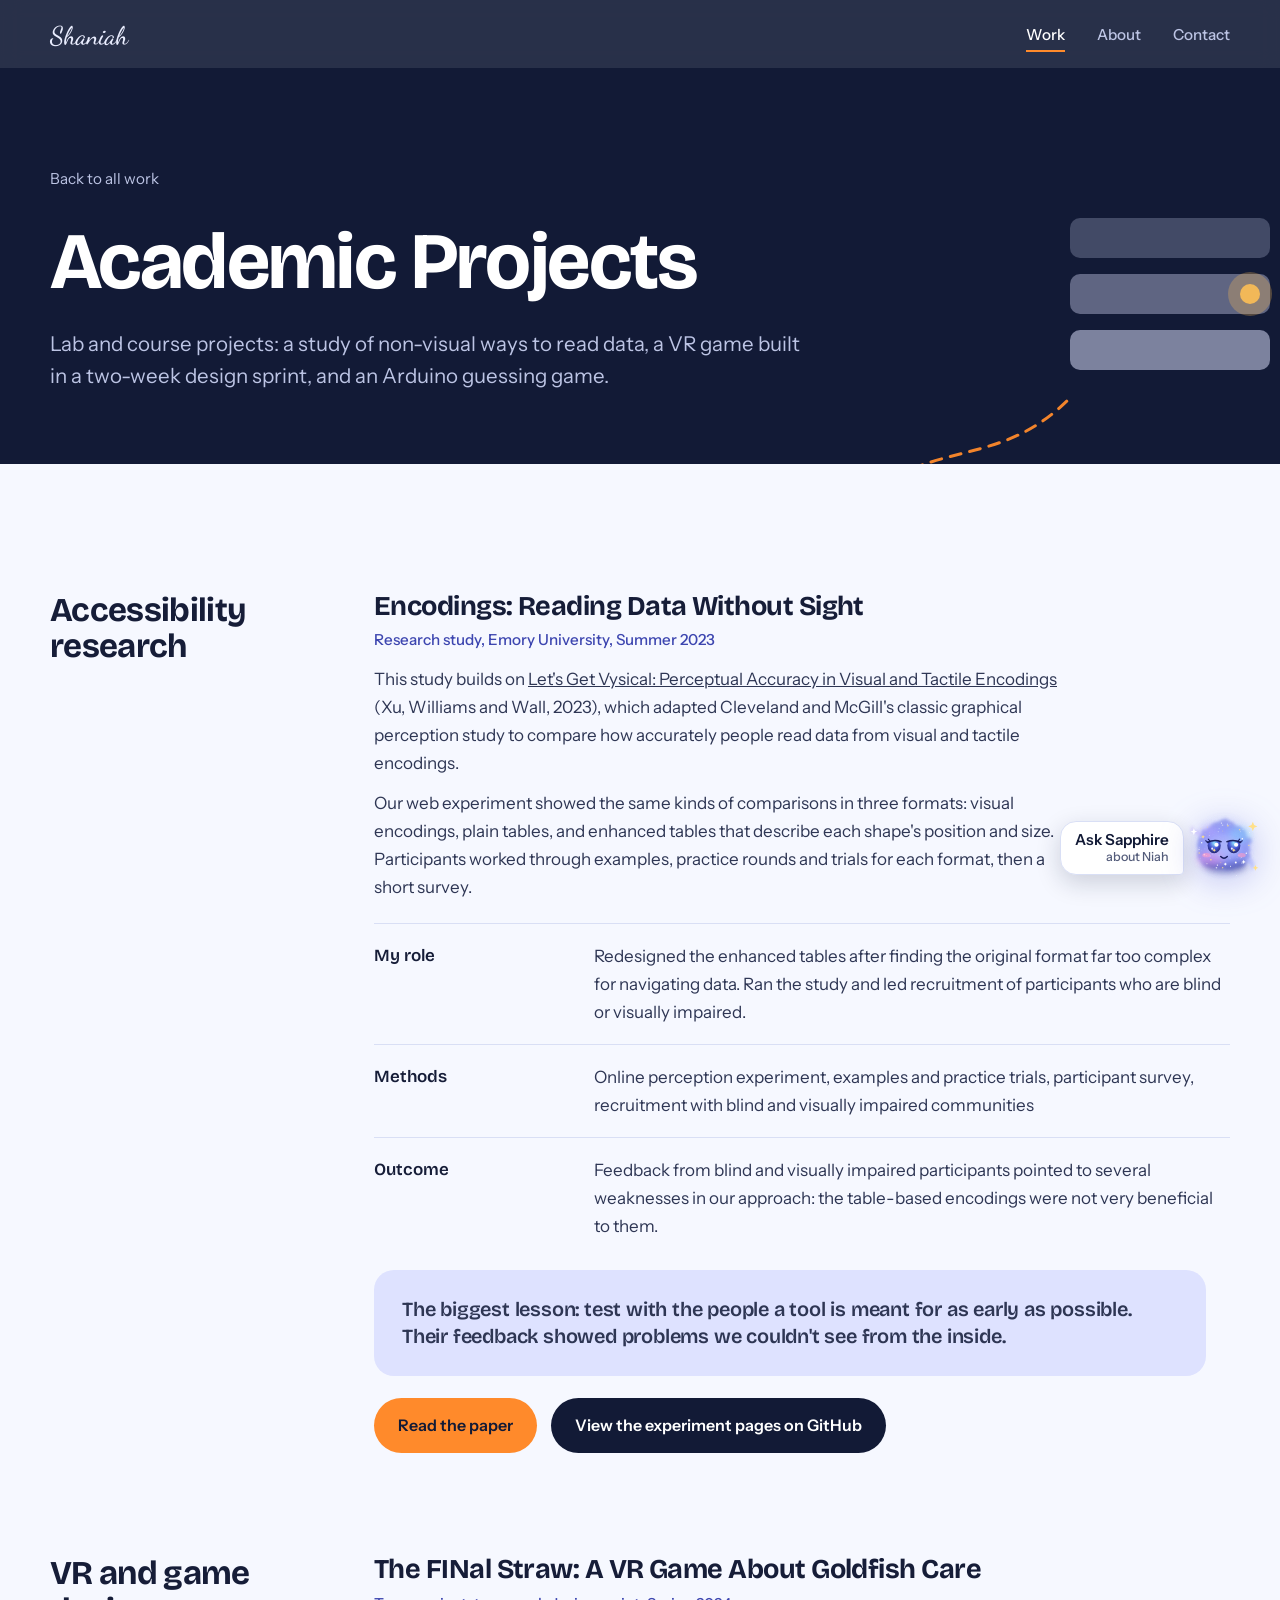
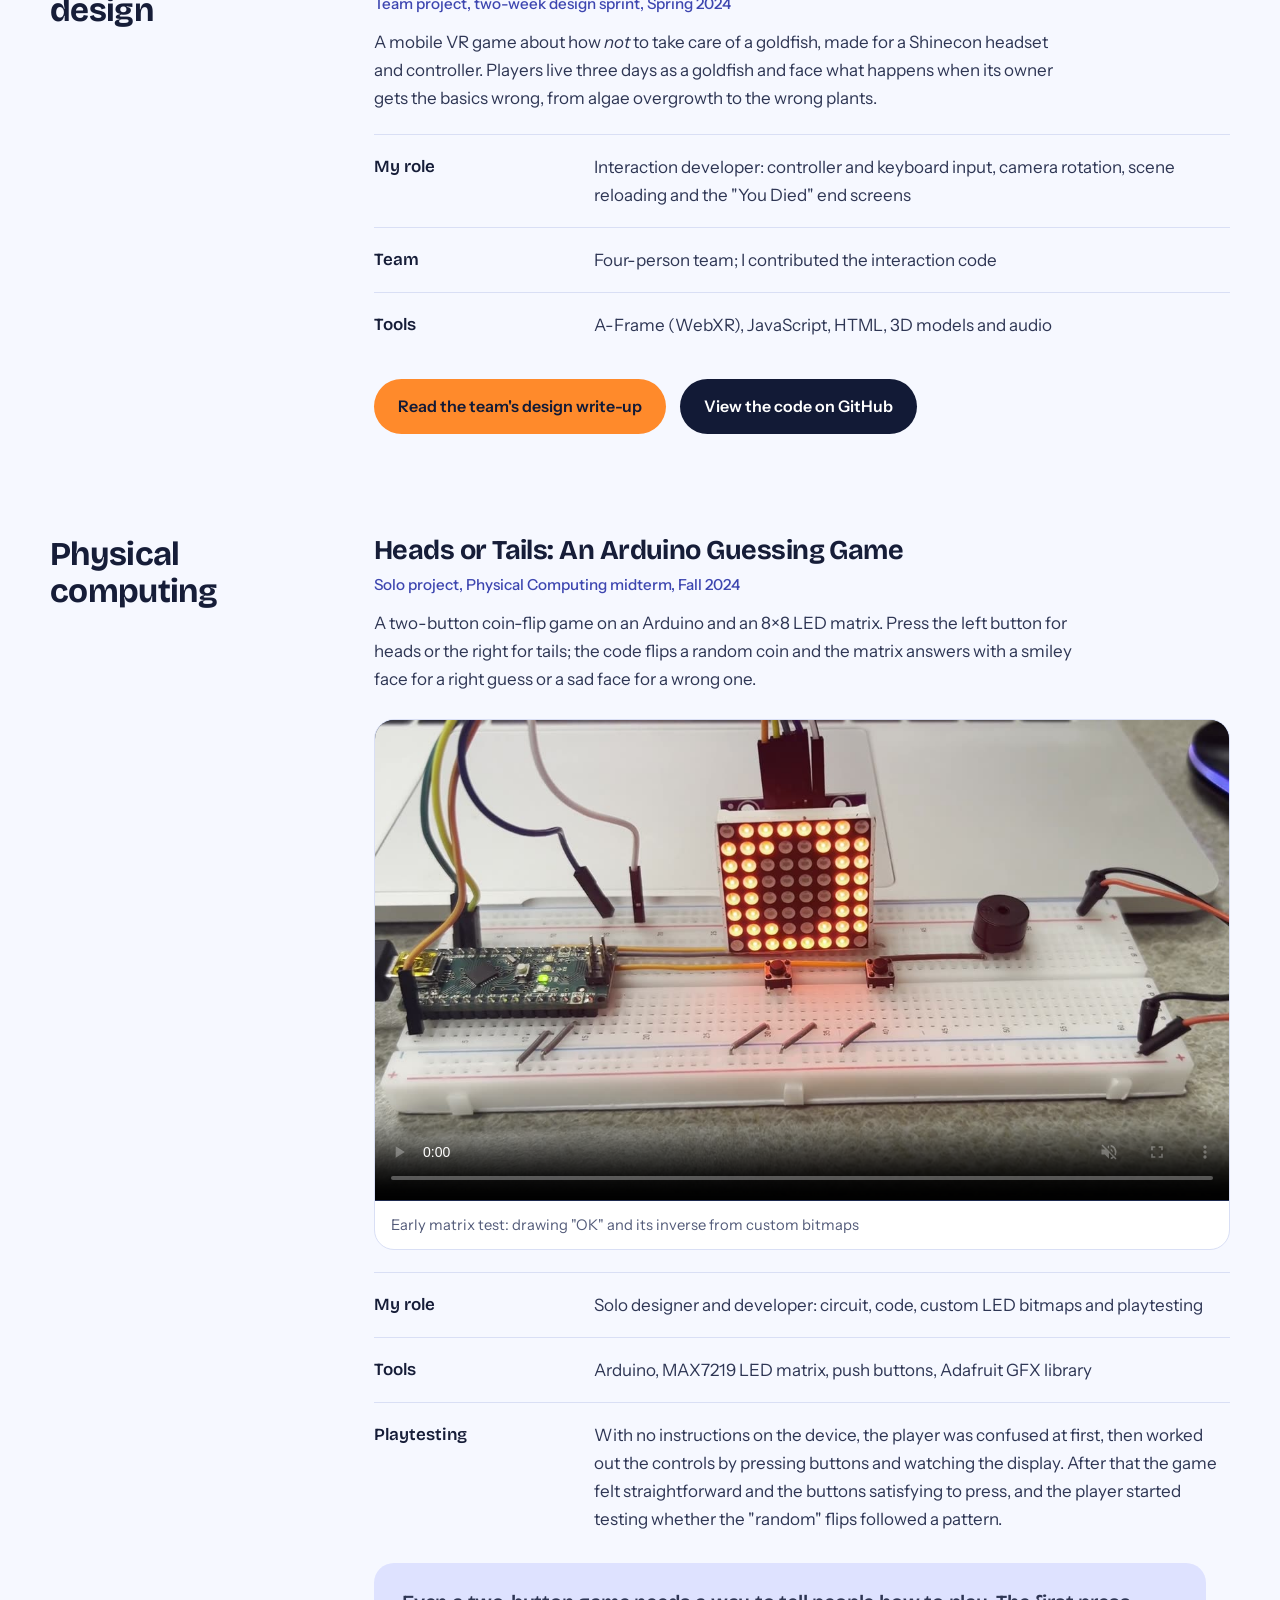
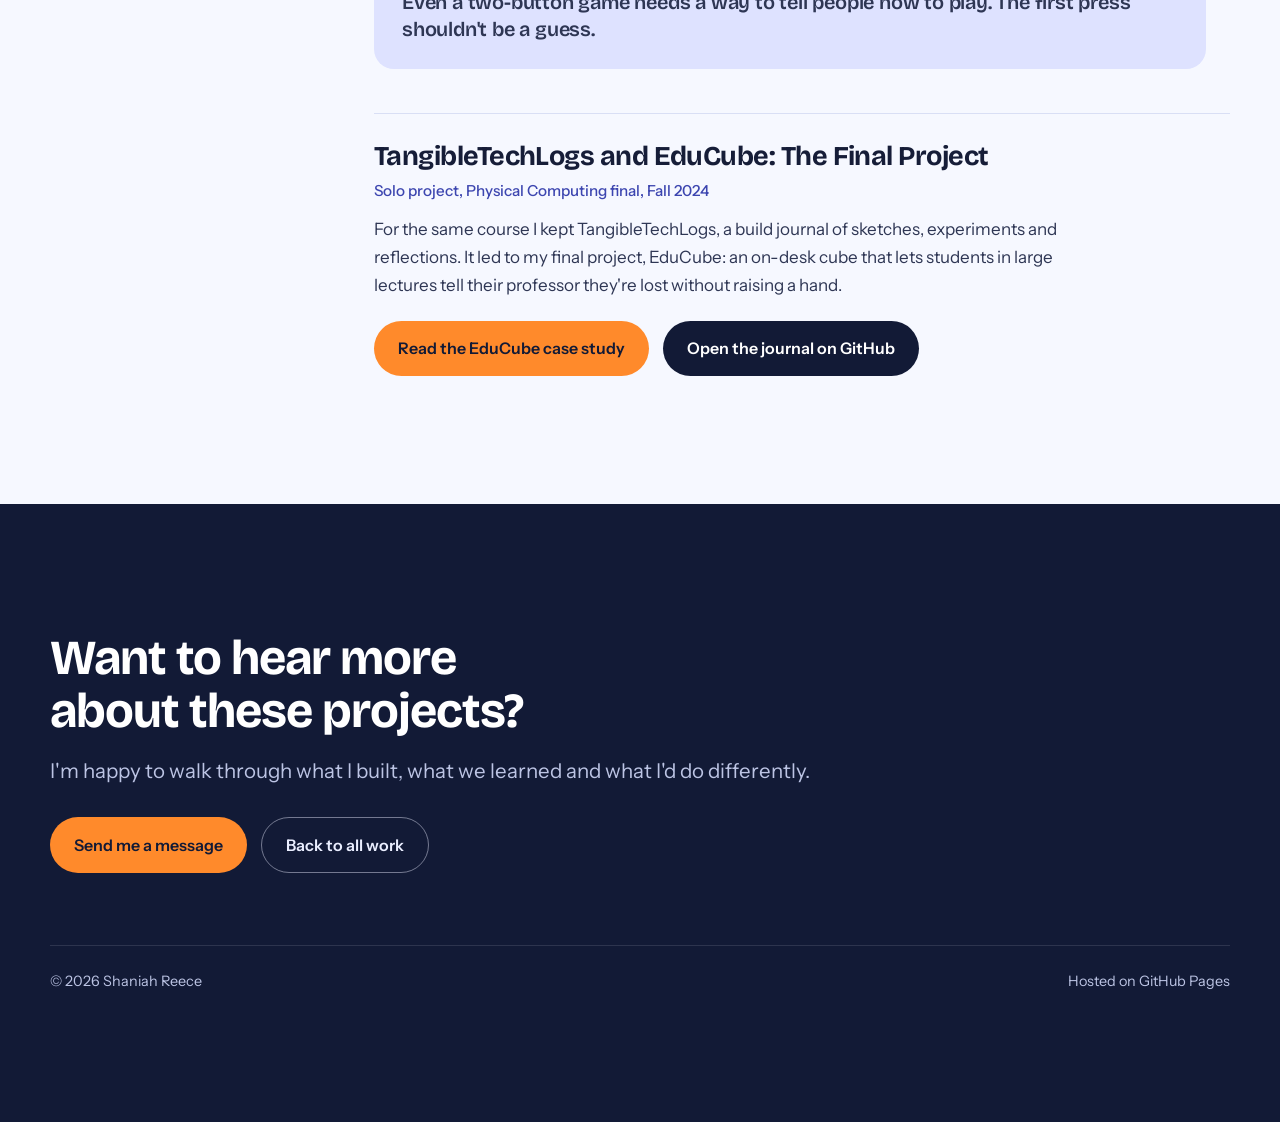
==== commit 77cd9180: "Link TangibleTechLogs and EduCube from Academic projects Co-Authored-By: Claude Opus 5.5 <noreply@an" ====
--- a/academic-projects.html
+++ b/academic-projects.html
@@ -105,6 +105,16 @@
               </dl>
               <p class="callout">Even a two-button game needs a way to tell people how to play. The first press shouldn't be a guess.</p>
             </div>
+
+            <div class="concept">
+              <h3>TangibleTechLogs and EduCube: The Final Project</h3>
+              <p class="concept-meta">Solo project, Physical Computing final, Fall 2024</p>
+              <p>For the same course I kept TangibleTechLogs, a build journal of sketches, experiments and reflections. It led to my final project, EduCube: an on-desk cube that lets students in large lectures tell their professor they're lost without raising a hand.</p>
+              <div class="hero-actions" style="margin-top:22px">
+                <a class="btn btn-thread" href="tangibletechlogs.html">Read the EduCube case study</a>
+                <a class="btn btn-dark" href="https://github.com/reecey22/TangibleTechLogs">Open the journal on GitHub</a>
+              </div>
+            </div>
           </div>
         </div>
 
